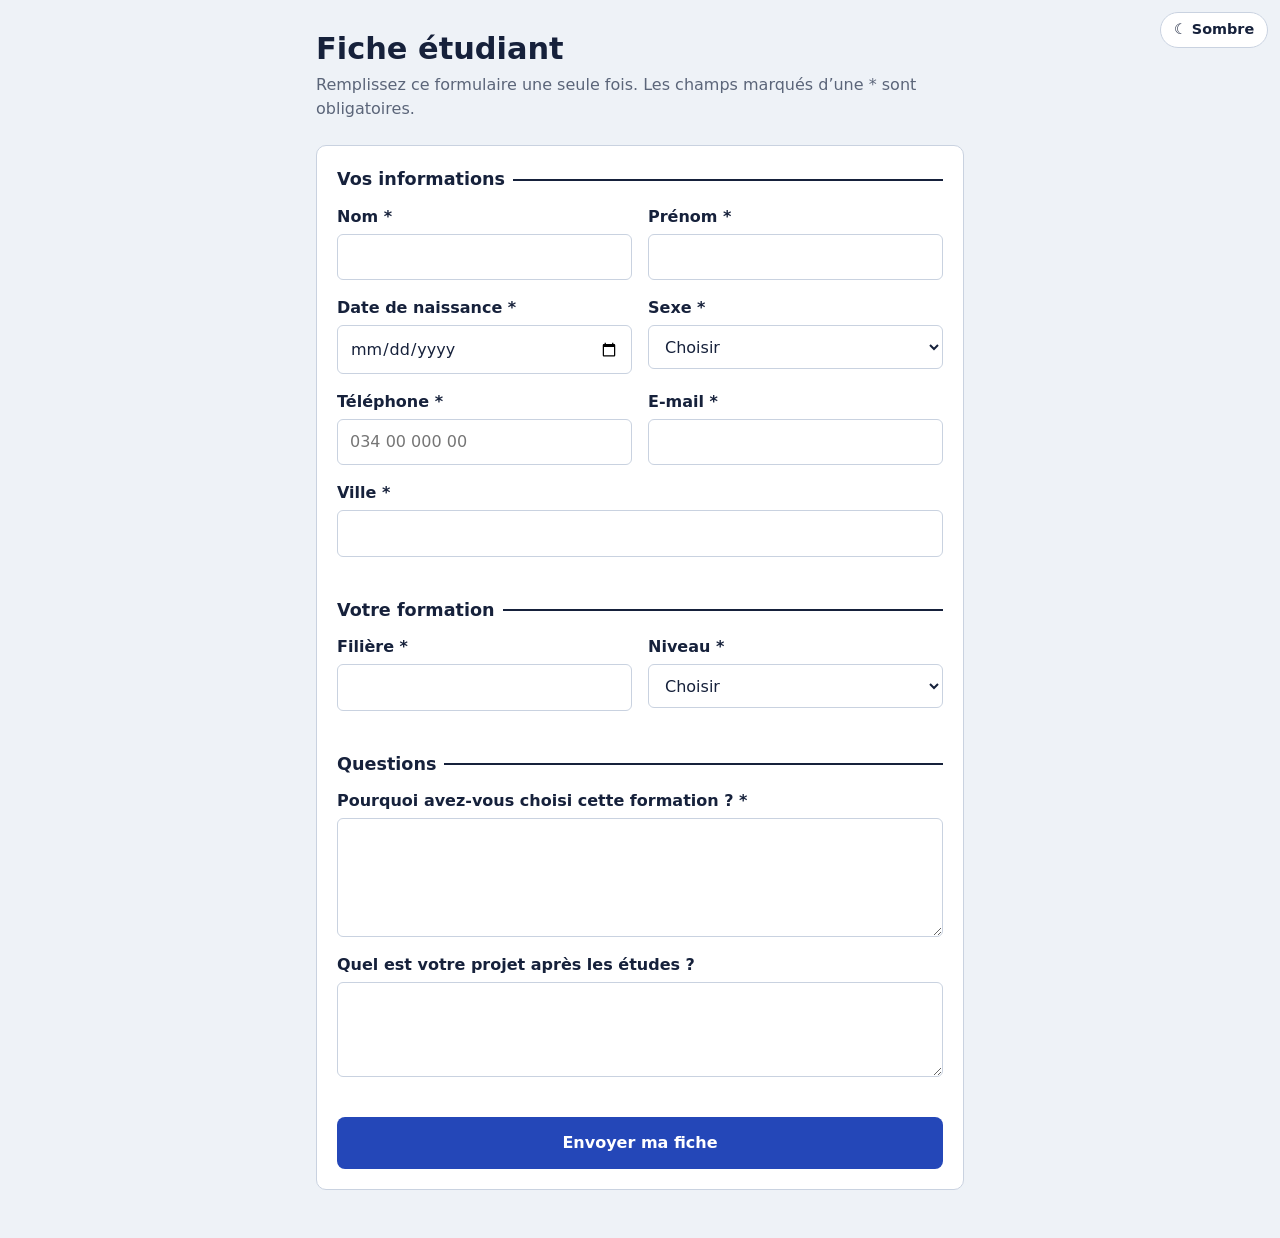
==== index.html @ 7474e42e "Première version" ====
<!doctype html>
<html lang="fr">
  <head>
    <meta charset="UTF-8" />
    <meta name="viewport" content="width=device-width, initial-scale=1" />
    <title>Fiche étudiant</title>
    <script src="js/theme.js"></script>
    <link rel="stylesheet" href="css/style.css" />
  </head>
  <body>
    <main class="page">
      <header class="intro">
        <h1>Fiche étudiant</h1>
        <p>
          Remplissez ce formulaire une seule fois. Les champs marqués d’une *
          sont obligatoires.
        </p>
      </header>

      <form id="form" novalidate>
        <fieldset>
          <legend>Vos informations</legend>
          <div class="row">
            <div class="field">
              <label for="nom">Nom *</label
              ><input
                id="nom"
                name="nom"
                type="text"
                autocomplete="family-name"
                required
              />
            </div>
            <div class="field">
              <label for="prenom">Prénom *</label
              ><input
                id="prenom"
                name="prenom"
                type="text"
                autocomplete="given-name"
                required
              />
            </div>
          </div>
          <div class="row">
            <div class="field">
              <label for="naissance">Date de naissance *</label
              ><input id="naissance" name="naissance" type="date" required />
            </div>
            <div class="field">
              <label for="sexe">Sexe *</label>
              <select id="sexe" name="sexe" required>
                <option value="">Choisir</option>
                <option>Féminin</option>
                <option>Masculin</option>
              </select>
            </div>
          </div>
          <div class="row">
            <div class="field">
              <label for="telephone">Téléphone *</label
              ><input
                id="telephone"
                name="telephone"
                type="tel"
                inputmode="tel"
                placeholder="034 00 000 00"
                autocomplete="tel"
                required
              />
            </div>
            <div class="field">
              <label for="email">E-mail *</label
              ><input
                id="email"
                name="email"
                type="email"
                autocomplete="email"
                required
              />
            </div>
          </div>
          <div class="field">
            <label for="ville">Ville *</label
            ><input
              id="ville"
              name="ville"
              type="text"
              autocomplete="address-level2"
              required
            />
          </div>
        </fieldset>

        <fieldset>
          <legend>Votre formation</legend>
          <div class="row">
            <div class="field">
              <label for="filiere">Filière *</label
              ><input id="filiere" name="filiere" type="text" required />
            </div>
            <div class="field">
              <label for="niveau">Niveau *</label>
              <select id="niveau" name="niveau" required>
                <option value="">Choisir</option>
                <option>L1</option>
                <option>L2</option>
                <option>L3</option>
                <option>M1</option>
                <option>M2</option>
              </select>
            </div>
          </div>
        </fieldset>

        <fieldset>
          <legend>Questions</legend>
          <div class="field">
            <label for="motivation"
              >Pourquoi avez-vous choisi cette formation ? *</label
            ><textarea
              id="motivation"
              name="motivation"
              rows="4"
              required
            ></textarea>
          </div>
          <div class="field">
            <label for="projet">Quel est votre projet après les études ?</label
            ><textarea id="projet" name="projet" rows="3"></textarea>
          </div>
        </fieldset>

        <p id="erreur" class="msg-erreur" role="alert" hidden></p>
        <button id="envoyer" type="submit">Envoyer ma fiche</button>
      </form>

      <section id="confirmation" class="confirmation" hidden tabindex="-1">
        <h2>Fiche envoyée</h2>
        <p>
          Merci <strong id="nom-confirme"></strong>, vos informations ont bien
          été enregistrées. Vous n’avez rien d’autre à faire.
        </p>
      </section>
    </main>
    <script src="js/config.js"></script>
    <script src="js/script.js"></script>
  </body>
</html>
---- css/style.css ----
:root {
  color-scheme: light;
  --fond: #eef2f7;
  --papier: #ffffff;
  --encre: #16213b;
  --discret: #5b6579;
  --trait: #c9d2e0;
  --accent: #2447b8;
  --accent-fonce: #1a3590;
  --erreur: #b3261e;
  --ok: #1f7a4d;
  --champ: #ffffff;
  --invalide-fond: #fff6f5;
  --survol: #e6ecf8;
  --danger-bouton: #b3261e;
}
:root[data-theme="dark"] {
  color-scheme: dark;
  --fond: #0f1626;
  --papier: #18223a;
  --encre: #e8ecf5;
  --discret: #9aa6bf;
  --trait: #33405e;
  --accent: #4f72e3;
  --accent-fonce: #6a88ea;
  --erreur: #ff8a80;
  --ok: #5bd08f;
  --champ: #111a2e;
  --invalide-fond: #3a1d22;
  --survol: #222f4d;
  --danger-bouton: #b3261e;
}
* {
  box-sizing: border-box;
}
body {
  margin: 0;
  background: var(--fond);
  color: var(--encre);
  font-family:
    "Atkinson Hyperlegible",
    system-ui,
    -apple-system,
    "Segoe UI",
    Roboto,
    sans-serif;
  font-size: 1rem;
  line-height: 1.5;
}
.page {
  max-width: 680px;
  margin: 0 auto;
  padding: 1.5rem 1rem 3rem;
}
.intro h1 {
  font-size: 1.9rem;
  line-height: 1.15;
  margin: 0.5rem 0 0.4rem;
}
.intro p {
  margin: 0 0 1.5rem;
  color: var(--discret);
  max-width: 60ch;
}
form,
.confirmation {
  background: var(--papier);
  border: 1px solid var(--trait);
  border-radius: 10px;
  padding: 1.25rem;
}
fieldset {
  border: 0;
  border-top: 2px solid var(--encre);
  margin: 0 0 1.5rem;
  padding: 0.75rem 0 0;
}
legend {
  font-weight: 700;
  font-size: 1.1rem;
  padding: 0 0.5rem 0 0;
}
.row {
  display: grid;
  grid-template-columns: 1fr 1fr;
  gap: 0 1rem;
}
.field {
  display: flex;
  flex-direction: column;
  margin-bottom: 1rem;
}
label {
  font-weight: 600;
  margin-bottom: 0.3rem;
}
input,
select,
textarea {
  font: inherit;
  color: inherit;
  padding: 0.65rem 0.75rem;
  border: 1px solid var(--trait);
  border-radius: 6px;
  background: var(--champ);
  width: 100%;
}
textarea {
  resize: vertical;
}
input:focus-visible,
select:focus-visible,
textarea:focus-visible,
button:focus-visible {
  outline: 3px solid var(--accent);
  outline-offset: 1px;
}
.invalide {
  border-color: var(--erreur);
  background: var(--invalide-fond);
}
.msg-erreur {
  color: var(--erreur);
  font-weight: 600;
  margin: 0 0 1rem;
}
button {
  font: inherit;
  font-weight: 700;
  width: 100%;
  padding: 0.9rem;
  border: 0;
  border-radius: 8px;
  background: var(--accent);
  color: #fff;
  cursor: pointer;
}
button:hover {
  background: var(--accent-fonce);
}
button:disabled {
  opacity: 0.6;
  cursor: wait;
}
.confirmation h2 {
  color: var(--ok);
  margin-top: 0;
}
@media (max-width: 520px) {
  .row {
    grid-template-columns: 1fr;
  }
  .intro h1 {
    font-size: 1.6rem;
  }
}
@media (prefers-reduced-motion: reduce) {
  * {
    transition: none !important;
  }
}
.theme-toggle {
  position: fixed;
  top: 0.75rem;
  right: 0.75rem;
  z-index: 20;
  width: auto;
  padding: 0.4rem 0.8rem;
  font-size: 0.9rem;
  background: var(--papier);
  color: var(--encre);
  border: 1px solid var(--trait);
  border-radius: 999px;
}
.theme-toggle:hover {
  background: var(--survol);
}
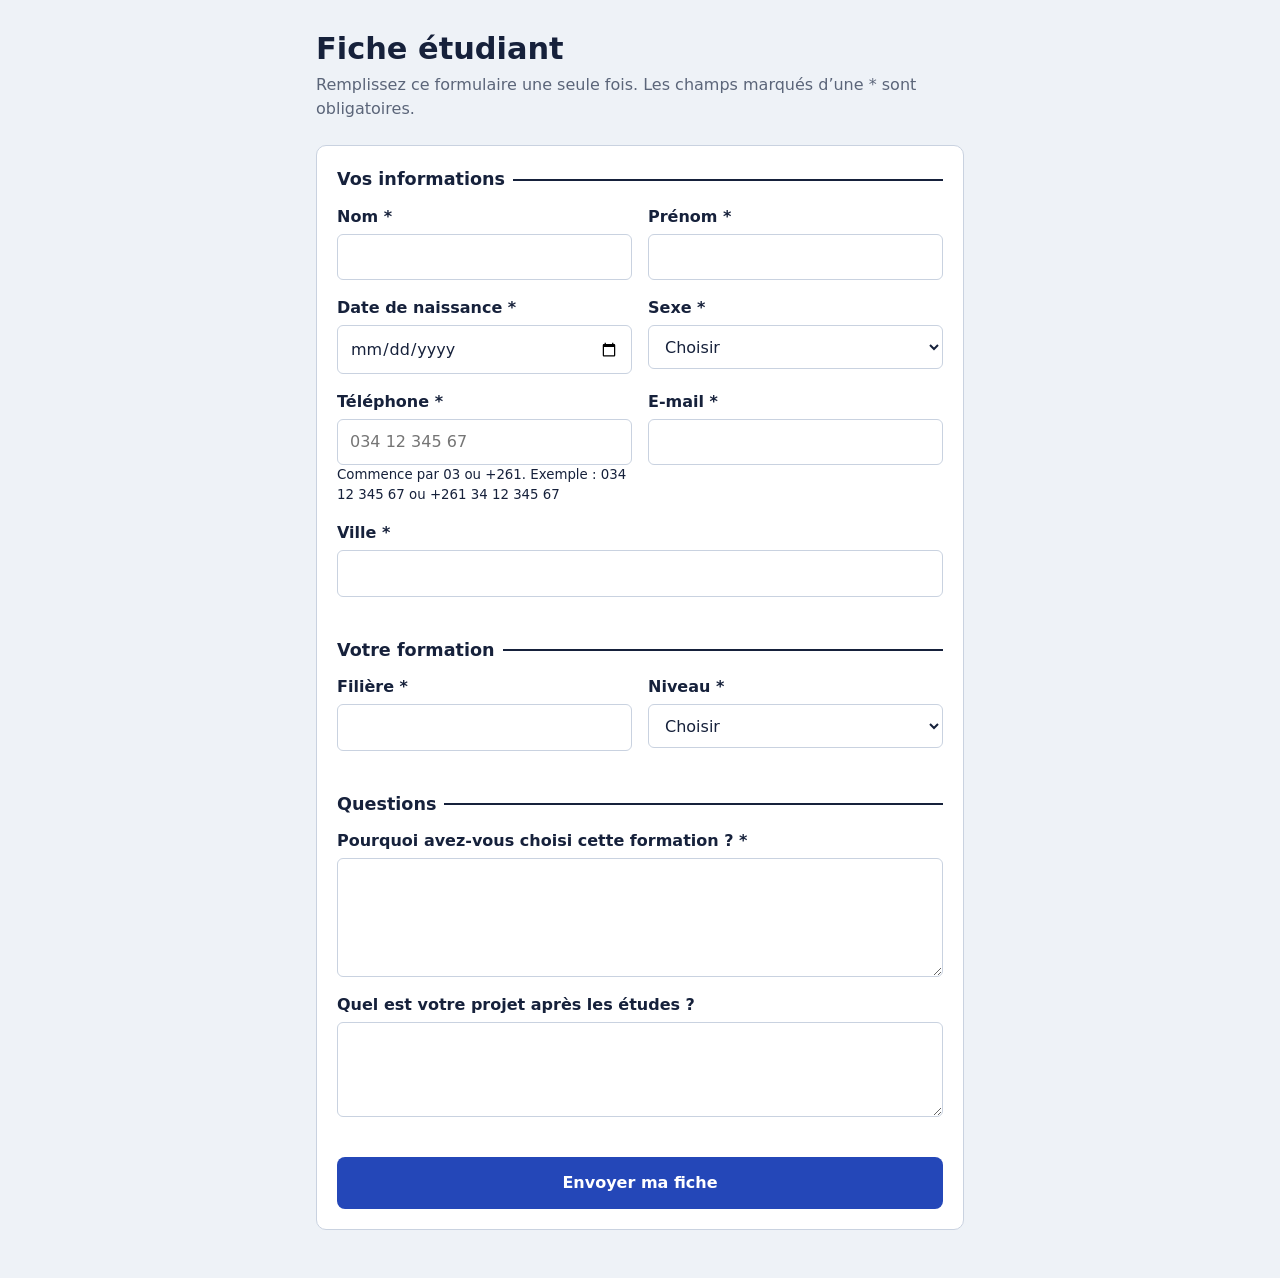
==== commit d8f487f4: "first commit" ====
--- a/index.html
+++ b/index.html
@@ -4,7 +4,7 @@
     <meta charset="UTF-8" />
     <meta name="viewport" content="width=device-width, initial-scale=1" />
     <title>Fiche étudiant</title>
-    <script src="js/theme.js"></script>
+    <script src="theme.js"></script>
     <link rel="stylesheet" href="css/style.css" />
   </head>
   <body>
@@ -64,10 +64,16 @@
                 name="telephone"
                 type="tel"
                 inputmode="tel"
-                placeholder="034 00 000 00"
+                maxlength="20"
+                placeholder="034 12 345 67"
                 autocomplete="tel"
+                aria-describedby="aide-tel"
                 required
               />
+              <small id="aide-tel" class="aide"
+                >Commence par 03 ou +261. Exemple : 034 12 345 67 ou +261 34 12
+                345 67</small
+              >
             </div>
             <div class="field">
               <label for="email">E-mail *</label
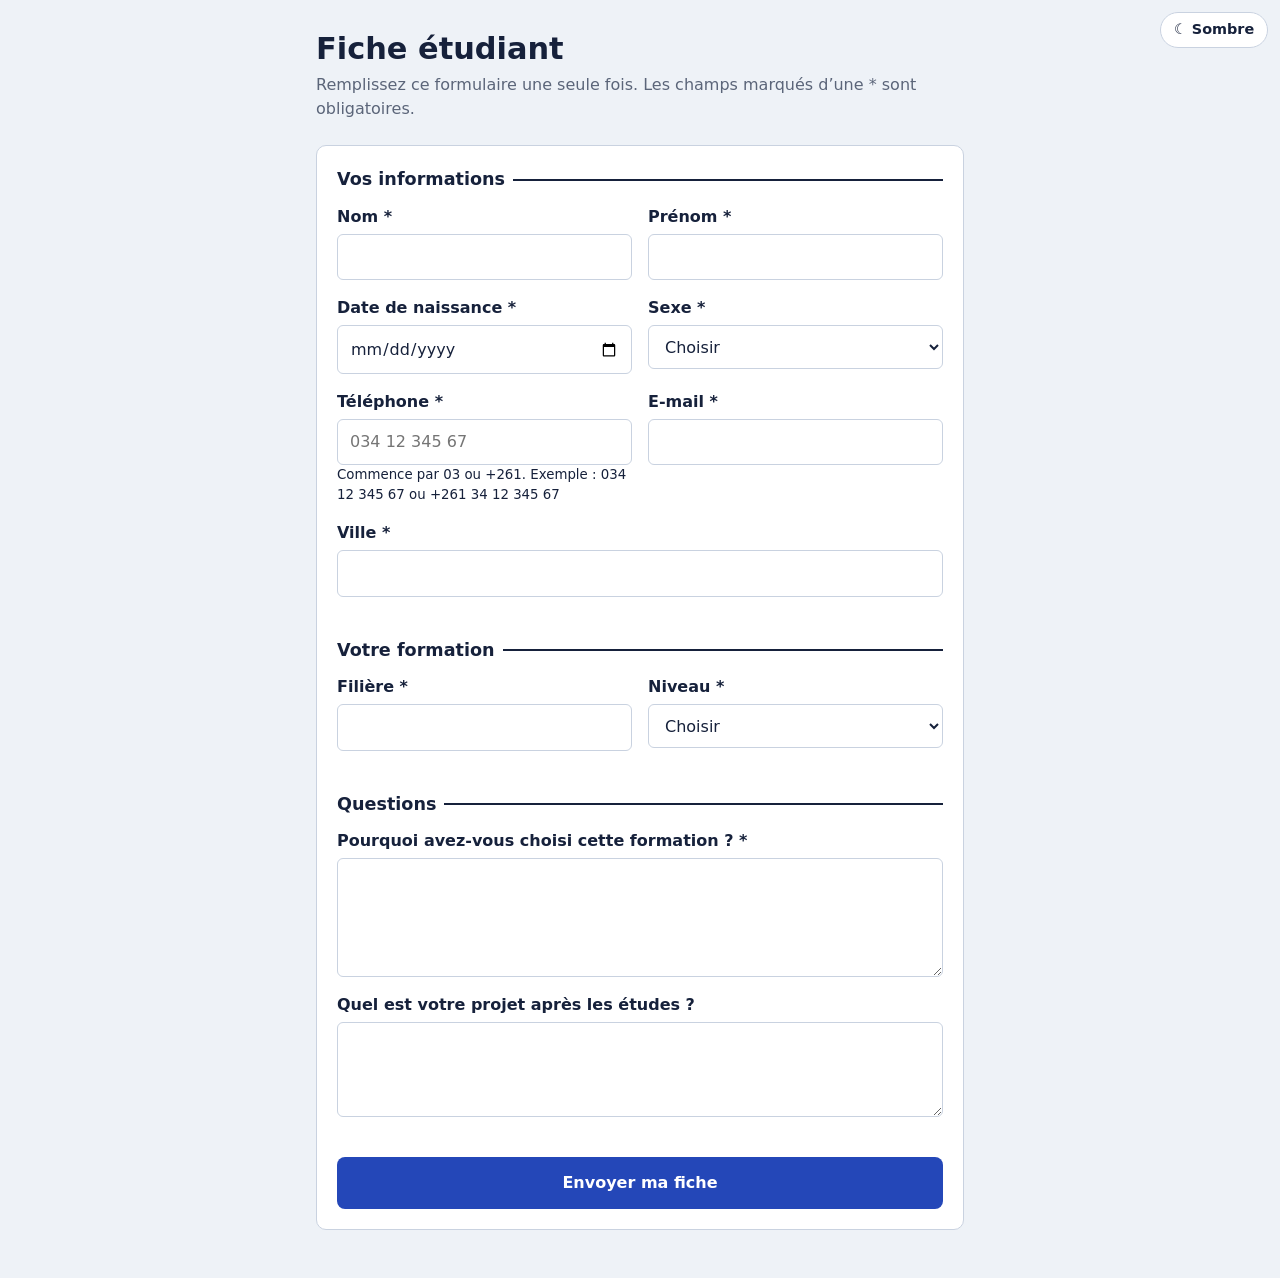
==== commit 24c432d5: "Update script source path for theme.js" ====
--- a/index.html
+++ b/index.html
@@ -4,7 +4,7 @@
     <meta charset="UTF-8" />
     <meta name="viewport" content="width=device-width, initial-scale=1" />
     <title>Fiche étudiant</title>
-    <script src="theme.js"></script>
+    <script src="js/theme.js"></script>
     <link rel="stylesheet" href="css/style.css" />
   </head>
   <body>
